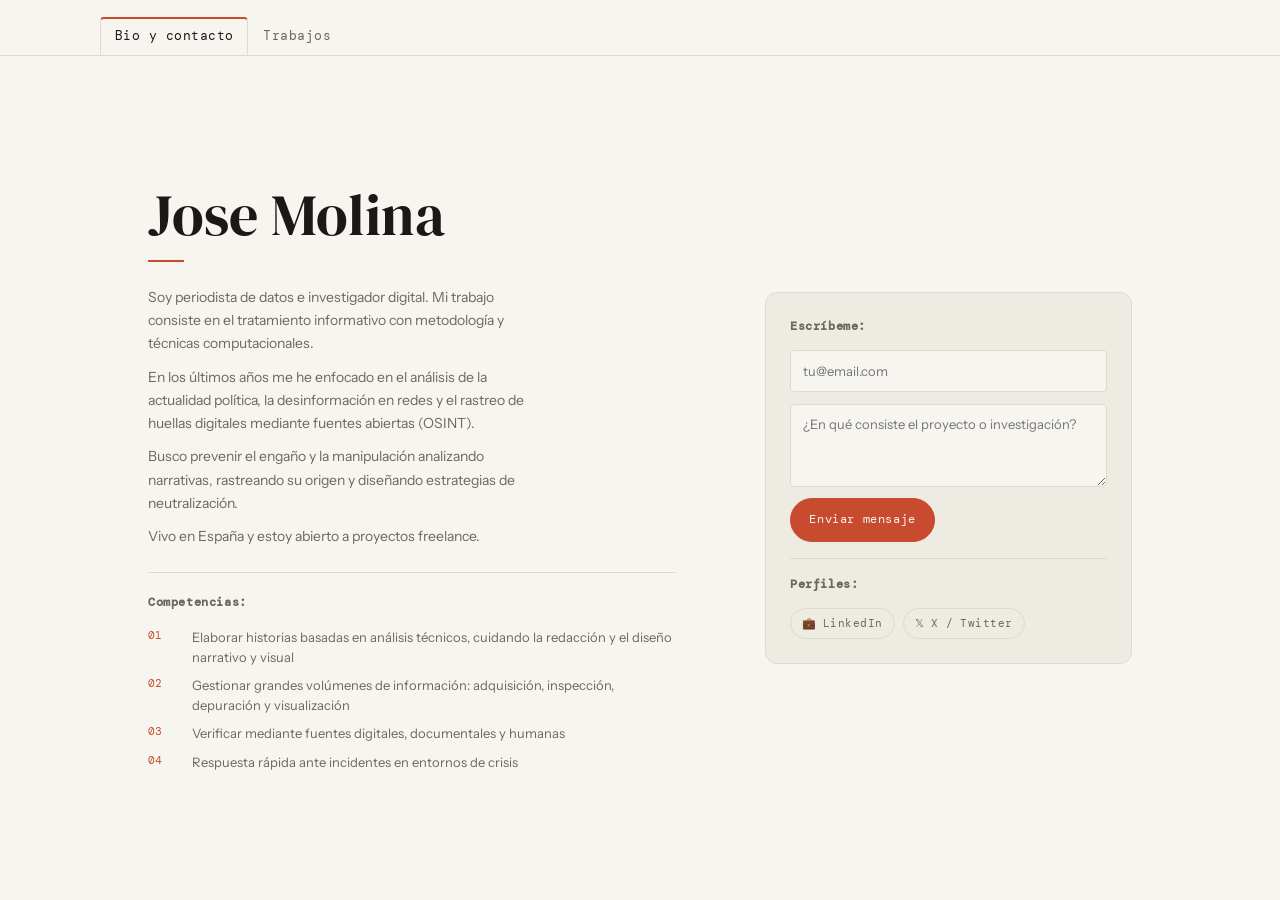
==== index.html @ bae08f69 "Bust stylesheet cache for GitHub Pages" ====
<!doctype html>
<html lang="es">
  <head>
    <meta charset="UTF-8" />
    <meta name="viewport" content="width=device-width, initial-scale=1.0" />
    <title>Jose Molina — Periodista de datos</title>
    <link rel="preconnect" href="https://fonts.googleapis.com" />
    <link rel="preconnect" href="https://fonts.gstatic.com" crossorigin />
    <link
      href="https://fonts.googleapis.com/css2?family=DM+Serif+Display:ital@0;1&family=DM+Mono:wght@400;500&family=Instrument+Sans:ital,wght@0,400;0,500;1,400&display=swap"
      rel="stylesheet"
    />
    <link rel="stylesheet" href="style.css?v=2e11a1a" />
  </head>
  <body>
    <nav aria-label="Principal">
      <ul class="nav-links">
        <li>
          <a href="#inicio" class="active" aria-current="page"
            >Bio y contacto</a
          >
        </li>
        <li><a href="trabajo.html">Trabajos</a></li>
      </ul>
    </nav>

    <section id="inicio">
      <div class="hero-grid">
        <div class="hero-left">
          <h1 class="hero-name-compact">Jose Molina</h1>

          <p class="hero-bio">
            Soy periodista de datos e investigador digital. Mi trabajo consiste
            en el tratamiento informativo con metodología y técnicas
            computacionales.
          </p>

          <p class="hero-bio">
            En los últimos años me he enfocado en el análisis de la actualidad
            política, la desinformación en redes y el rastreo de huellas
            digitales mediante fuentes abiertas (OSINT).
          </p>

          <p class="hero-bio">
            Busco prevenir el engaño y la manipulación analizando narrativas,
            rastreando su origen y diseñando estrategias de neutralización.
          </p>

          <p class="hero-bio">
            Vivo en España y estoy abierto a proyectos freelance.
          </p>

          <div class="methodology-brief">
            <p class="method-intro"><strong>Competencias:</strong></p>
            <ol class="method-list-compact">
              <li>
                Elaborar historias basadas en análisis técnicos, cuidando la
                redacción y el diseño narrativo y visual
              </li>
              <li>
                Gestionar grandes volúmenes de información: adquisición,
                inspección, depuración y visualización
              </li>
              <li>
                Verificar mediante fuentes digitales, documentales y humanas
              </li>
              <li>Respuesta rápida ante incidentes en entornos de crisis</li>
            </ol>
          </div>
        </div>

        <div class="hero-right">
          <div class="contact-sidebar">
            <div class="contact-block-sidebar">
              <p class="method-intro"><strong>Escríbeme:</strong></p>

              <form
                class="contact-form-sidebar"
                action="https://formspark.io/nD6vor40G"
                method="POST"
              >
                <input type="text" name="_honeypot" style="display: none" />
                <input
                  type="email"
                  name="email"
                  placeholder="tu@email.com"
                  required
                />
                <textarea
                  name="mensaje"
                  placeholder="¿En qué consiste el proyecto o investigación?"
                  rows="3"
                  required
                ></textarea>
                <button type="submit" class="btn-primary btn-small">
                  Enviar mensaje
                </button>
              </form>
            </div>

            <div class="contact-block-sidebar">
              <p class="method-intro"><strong>Perfiles:</strong></p>
              <div class="contact-links-sidebar">
                <a
                  class="contact-link-sidebar"
                  href="https://www.linkedin.com/in/jose-molina-gracia/"
                  target="_blank"
                  rel="noopener"
                >
                  <span class="contact-icon">💼</span>
                  <span>LinkedIn</span>
                </a>
                <a
                  class="contact-link-sidebar"
                  href="https://x.com/josemolingracia"
                  target="_blank"
                  rel="noopener"
                >
                  <span class="contact-icon">𝕏</span>
                  <span>X / Twitter</span>
                </a>
              </div>
            </div>
          </div>
        </div>
      </div>
    </section>
  </body>
</html>
---- style.css ----
*, *::before, *::after {
  box-sizing: border-box;
  margin: 0;
  padding: 0;
}

:root {
  --ink: #1a1917;
  --ink-muted: #6b6860;
  --ink-faint: #b8b5ae;
  --paper: #f7f5f0;
  --paper-warm: #eeebe3;
  --rule: #dedad2;
  --accent: #c84b2f;
  --mono: 'DM Mono', monospace;
  --serif: 'DM Serif Display', serif;
  --sans: 'Instrument Sans', sans-serif;
  --content-width: 1080px;
  --page-padding: 3rem;
  --radius: 12px;
  --timeline-year-width: 100px;
  --timeline-axis-left: 120px;
  --timeline-cards-offset: 140px;
  --timeline-date-width: 88px;
}

html {
  scroll-behavior: auto;
}

body {
  font-family: var(--sans);
  background: var(--paper);
  color: var(--ink);
  font-size: 16px;
  line-height: 1.6;
  -webkit-font-smoothing: antialiased;
}

a,
button,
input,
textarea {
  font: inherit;
}

a {
  color: inherit;
}

a:focus-visible,
button:focus-visible,
input:focus-visible,
textarea:focus-visible {
  outline: 2px solid var(--accent);
  outline-offset: 2px;
}

[hidden] {
  display: none !important;
}

nav {
  position: sticky;
  top: 0;
  z-index: 100;
  display: flex;
  justify-content: center;
  align-items: flex-end;
  height: 56px;
  padding: 0 var(--page-padding);
  background: var(--paper);
  border-bottom: 1px solid var(--rule);
}

.nav-links {
  width: min(100%, var(--content-width));
  display: flex;
  justify-content: flex-start;
  gap: 0;
  list-style: none;
}

.nav-links a {
  display: inline-flex;
  align-items: center;
  height: 38px;
  padding: 0 0.85rem;
  border: 1px solid transparent;
  border-bottom: none;
  border-radius: 4px 4px 0 0;
  text-decoration: none;
  font-family: var(--mono);
  font-size: 13px;
  letter-spacing: 0.04em;
  color: var(--ink-muted);
}

.nav-links a:hover {
  color: var(--ink);
  background: var(--paper-warm);
  border-color: var(--rule);
}

.nav-links a.active,
.nav-links a[aria-current="page"] {
  color: var(--ink);
  background: var(--paper);
  border-color: var(--rule);
  border-top: 2px solid var(--accent);
  border-bottom: 1px solid var(--paper);
  margin-bottom: -1px;
}

#inicio,
.work-controls,
#trabajo,
#mas-alla {
  max-width: var(--content-width);
  margin: 0 auto;
  padding-left: var(--page-padding);
  padding-right: var(--page-padding);
}

#inicio {
  min-height: calc(100vh - 56px);
  display: flex;
  align-items: center;
  padding-top: 1.5rem;
  padding-bottom: 1.5rem;
}

.hero-grid {
  width: 100%;
  display: grid;
  grid-template-columns: minmax(0, 1.55fr) minmax(280px, 1fr);
  gap: 3rem;
}

.hero-name-compact {
  font-family: var(--serif);
  font-size: clamp(2.8rem, 4.5vw, 3.8rem);
  line-height: 1.08;
  font-weight: 400;
  margin-bottom: 1.5rem;
}

.hero-name-compact::after {
  content: '';
  display: block;
  width: 2.25rem;
  height: 2px;
  margin-top: 0.85rem;
  background: var(--accent);
}

.hero-bio {
  max-width: 44ch;
  margin-bottom: 0.65rem;
  font-size: 14px;
  line-height: 1.65;
  color: var(--ink-muted);
}

.methodology-brief {
  max-width: 48ch;
  margin-top: 1.5rem;
  padding-top: 1.25rem;
  border-top: 1px solid var(--rule);
}

.method-intro {
  margin-bottom: 0.9rem;
  font-family: var(--mono);
  font-size: 12px;
  letter-spacing: 0.05em;
  color: var(--ink-muted);
}

.method-list-compact {
  list-style: none;
  counter-reset: method-counter;
  display: flex;
  flex-direction: column;
  gap: 0.5rem;
}

.method-list-compact li {
  counter-increment: method-counter;
  position: relative;
  padding-left: 2.75rem;
  font-size: 13px;
  line-height: 1.55;
  color: var(--ink-muted);
}

.method-list-compact li::before {
  content: counter(method-counter, decimal-leading-zero);
  position: absolute;
  left: 0;
  top: 0;
  font-family: var(--mono);
  font-size: 11px;
  color: var(--accent);
}

.hero-right {
  display: flex;
  align-items: center;
  align-self: center;
}

.contact-sidebar {
  width: 100%;
  padding: 1.5rem;
  background: var(--paper-warm);
  border: 1px solid var(--rule);
  border-radius: var(--radius);
}

.contact-block-sidebar + .contact-block-sidebar {
  margin-top: 1rem;
  padding-top: 1rem;
  border-top: 1px solid var(--rule);
}

.contact-form-sidebar {
  display: flex;
  flex-direction: column;
  gap: 0.7rem;
}

.contact-form-sidebar input,
.contact-form-sidebar textarea {
  width: 100%;
  padding: 0.6rem 0.75rem;
  border: 1px solid var(--rule);
  border-radius: 4px;
  background: var(--paper);
  color: var(--ink);
  font-size: 13px;
}

.contact-form-sidebar textarea {
  min-height: 72px;
  resize: vertical;
}

.btn-primary {
  display: inline-flex;
  align-items: center;
  justify-content: center;
  padding: 0.7rem 1.15rem;
  border: 1px solid var(--accent);
  border-radius: 999px;
  background: var(--accent);
  color: var(--paper);
  text-decoration: none;
  font-family: var(--mono);
  font-size: 12px;
  letter-spacing: 0.05em;
  cursor: pointer;
}

.btn-small {
  align-self: flex-start;
}

.contact-links-sidebar {
  display: flex;
  flex-direction: row;
  flex-wrap: wrap;
  gap: 0.5rem;
}

.contact-link-sidebar {
  display: inline-flex;
  align-items: center;
  gap: 0.4rem;
  padding: 0.35rem 0.7rem;
  border: 1px solid var(--rule);
  border-radius: 999px;
  text-decoration: none;
  color: var(--ink-muted);
  font-family: var(--mono);
  font-size: 11px;
  letter-spacing: 0.04em;
}

.contact-link-sidebar:hover {
  border-color: var(--ink-muted);
  color: var(--ink);
}

.contact-icon {
  flex-shrink: 0;
}

.work-controls {
  margin-top: 3rem;
  margin-bottom: 2rem;
  display: flex;
  flex-direction: column;
  gap: 0.75rem;
}

.work-switchbar,
.article-filterbar {
  padding: 0.95rem 1.15rem;
  border: 1px solid var(--rule);
  border-radius: var(--radius);
}

.work-switchbar {
  display: inline-flex;
  align-items: center;
  gap: 0.5rem;
  flex-wrap: wrap;
  background: var(--paper-warm);
}

.article-filterbar {
  display: flex;
  gap: 0.6rem;
  flex-wrap: wrap;
  background: rgba(255, 255, 255, 0.55);
}

.view-btn,
.filter-btn,
.toggle-btn {
  cursor: pointer;
}

.view-btn,
.filter-btn {
  padding: 0.55rem 0.95rem;
  border: 1px solid var(--rule);
  border-radius: 999px;
  background: transparent;
  font-family: var(--mono);
  font-size: 11px;
  letter-spacing: 0.05em;
  color: var(--ink-muted);
}

.view-btn[data-view="mas-alla"] {
  margin-left: auto;
}

.view-btn:hover,
.view-btn.active {
  color: var(--ink);
  background: var(--paper);
}

.filter-btn.active {
  box-shadow: inset 0 0 0 1px currentColor;
}

.filter-btn[data-filter="all"] {
  background: var(--paper);
}

.filter-btn[data-filter="all"].active {
  color: var(--ink);
}

.filter-btn[data-filter="datos"] {
  background: #d9e9ff;
  color: #134a88;
  border-color: rgba(19, 74, 136, 0.18);
}

.filter-btn[data-filter="desinfo"] {
  background: #f8d9d4;
  color: #9d2f20;
  border-color: rgba(157, 47, 32, 0.18);
}

.filter-btn[data-filter="verificacion"] {
  background: #fde5c4;
  color: #8c4510;
  border-color: rgba(140, 69, 16, 0.18);
}

.filter-btn[data-filter="contexto"] {
  background: #dfe8de;
  color: #4e6550;
  border-color: rgba(78, 101, 80, 0.18);
}

#trabajo {
  padding-bottom: 5rem;
}

.timeline {
  position: relative;
}

.timeline::before {
  content: '';
  position: absolute;
  top: 0;
  bottom: 0;
  left: var(--timeline-axis-left);
  width: 1px;
  background: var(--rule);
}

.timeline-year-group {
  position: relative;
  padding-left: var(--timeline-cards-offset);
  margin-bottom: 3rem;
}

.timeline-year {
  position: absolute;
  top: 0;
  left: 0;
  width: var(--timeline-year-width);
  padding-top: 1.3rem;
  text-align: right;
  font-family: var(--mono);
  font-size: 11px;
  letter-spacing: 0.08em;
  color: var(--ink-faint);
}

.timeline-year::after {
  content: '';
  position: absolute;
  top: 1.48rem;
  right: -23px;
  width: 6px;
  height: 6px;
  border-radius: 50%;
  background: var(--ink-faint);
}

.year-articles {
  display: flex;
  flex-direction: column;
  gap: 2px;
  padding-top: 1.9rem;
}

.article-card-exp {
  position: relative;
  overflow: visible;
  border-top: 1px solid var(--rule);
  border-bottom: 1px solid var(--rule);
  border-left: none;
  border-right: none;
  margin-bottom: -1px;
}

.article-card-exp.hidden,
.timeline-year-group.hidden {
  display: none;
}

.card-top {
  position: relative;
  display: grid;
  grid-template-columns: 1fr auto;
  gap: 1rem;
  align-items: start;
  padding: 1.25rem 1.5rem;
  background: rgba(255, 255, 255, 0.35);
  cursor: pointer;
}

.card-top::before {
  content: '';
  position: absolute;
  left: -23px;
  top: 1.55rem;
  width: 6px;
  height: 6px;
  border-radius: 50%;
  background: var(--paper);
  border: 1px solid var(--ink-faint);
}

.article-card-exp.open .card-top {
  background: var(--paper-warm);
}

.article-card-exp.open .card-top::before {
  background: var(--accent);
  border-color: var(--accent);
}

.article-meta {
  display: flex;
  flex-wrap: wrap;
  align-items: center;
  gap: 0.45rem;
  margin-bottom: 0.55rem;
}

.badge {
  display: inline-flex;
  align-items: center;
  padding: 4px 8px;
  border-radius: 4px;
  font-family: var(--mono);
  font-size: 10px;
  letter-spacing: 0.06em;
  text-transform: uppercase;
  line-height: 1;
  white-space: nowrap;
}

.badge-datos {
  background: #d9e9ff;
  color: #134a88;
}

.badge-desinfo {
  background: #f8d9d4;
  color: #9d2f20;
}

.badge-verificacion {
  background: #fde5c4;
  color: #8c4510;
}

.badge-contexto {
  background: #dfe8de;
  color: #4e6550;
}

.article-date {
  position: absolute;
  top: 1.3rem;
  left: -128px;
  width: var(--timeline-date-width);
  text-align: right;
  white-space: nowrap;
  font-family: var(--mono);
  font-size: 10px;
  color: var(--ink-faint);
}

.article-title {
  font-size: 15px;
  font-weight: 500;
  line-height: 1.42;
  color: var(--ink);
}

.article-title + .article-title {
  display: none;
}

.toggle-btn {
  width: 28px;
  height: 28px;
  display: inline-flex;
  align-items: center;
  justify-content: center;
  flex-shrink: 0;
  margin-top: 3px;
  border: 1px solid var(--rule);
  border-radius: 50%;
  background: transparent;
  color: var(--ink-muted);
  font-family: var(--mono);
  font-size: 18px;
  line-height: 1;
}

.article-card-exp.open .toggle-btn {
  transform: rotate(45deg);
  color: var(--accent);
  border-color: var(--accent);
}

.card-panel {
  display: none;
  padding: 1.25rem 1.5rem 1.5rem;
  border-top: 1px solid var(--rule);
  background: var(--paper-warm);
}

.article-card-exp.open .card-panel {
  display: block;
}

.panel-text-main {
  display: flex;
  flex-direction: column;
  gap: 0.55rem;
  margin-bottom: 1.15rem;
}

.panel-text {
  font-size: 13px;
  line-height: 1.68;
  color: var(--ink);
}

.panel-techniques {
  flex: 1 1 320px;
  padding-top: 0.65rem;
  border-top: 1px dashed var(--rule);
  font-family: var(--mono);
  font-size: 11px;
  line-height: 1.6;
  color: var(--ink-faint);
}

.panel-bottom {
  display: flex;
  justify-content: space-between;
  align-items: flex-start;
  flex-wrap: wrap;
  gap: 1rem;
}

.panel-links-group {
  display: flex;
  flex-wrap: wrap;
  gap: 0.9rem;
  justify-content: flex-end;
}

.card-read-link {
  font-family: var(--mono);
  font-size: 11px;
  letter-spacing: 0.04em;
  color: var(--accent);
  text-decoration: none;
  white-space: nowrap;
}

.card-read-link:hover {
  text-decoration: underline;
}

#mas-alla {
  padding-bottom: 4rem;
}

.beyond-grid {
  display: grid;
  grid-template-columns: 1fr 1fr;
  gap: 1.5rem;
}

.beyond-item {
  padding: 1.75rem;
  border: 1px solid var(--rule);
  border-radius: var(--radius);
  background: rgba(255, 255, 255, 0.35);
}

.beyond-title {
  font-family: var(--serif);
  font-size: 1.1rem;
  line-height: 1.3;
}

.beyond-title::after {
  content: '';
  display: block;
  width: 1.5rem;
  height: 2px;
  margin-top: 0.5rem;
  margin-bottom: 0.85rem;
  background: var(--accent);
}

.beyond-list {
  padding-left: 1.1rem;
  display: flex;
  flex-direction: column;
  gap: 0.45rem;
}

.beyond-list li,
.beyond-copy {
  font-size: 13px;
  line-height: 1.65;
  color: var(--ink-muted);
}

.beyond-copy {
  margin-top: 0.95rem;
}

.beyond-copy strong {
  color: var(--ink);
}

.beyond-copy a {
  color: var(--accent);
  text-decoration-thickness: 1px;
  text-underline-offset: 0.14em;
}

@media (max-width: 768px) {
  :root {
    --page-padding: 1.25rem;
  }

  nav {
    padding: 0 var(--page-padding);
  }

  .nav-links {
    gap: 1.25rem;
  }

  #inicio {
    min-height: auto;
    padding-top: 2rem;
    padding-bottom: 2.5rem;
  }

  .hero-grid {
    grid-template-columns: 1fr;
    gap: 2.25rem;
  }

  .hero-name-compact {
    font-size: 2.1rem;
  }

  .hero-bio,
  .method-list-compact li,
  .contact-link-sidebar {
    font-size: 13px;
  }

  .contact-sidebar {
    padding: 1.2rem;
  }

  .work-controls {
    margin-top: 1.5rem;
    margin-bottom: 1.5rem;
    padding-left: 0;
    padding-right: 0;
  }

  .work-switchbar,
  .article-filterbar {
    padding: 0.85rem 0.9rem;
    border-radius: 10px;
  }

  .work-switchbar {
    gap: 0.4rem;
  }

  .view-btn[data-view="mas-alla"] {
    margin-left: 0;
  }

  #trabajo,
  #mas-alla {
    padding-bottom: 3rem;
  }

  .timeline::before {
    left: 0;
  }

  .timeline-year-group {
    padding-left: 1.5rem;
  }

  .timeline-year {
    position: static;
    width: auto;
    padding-top: 0;
    margin-bottom: 0.5rem;
    text-align: left;
  }

  .timeline-year::after {
    left: -1px;
    right: auto;
    top: 0.35rem;
  }

  .year-articles {
    padding-top: 0;
  }

  .article-date {
    position: static;
    width: auto;
    text-align: left;
  }

  .card-top::before {
    display: none;
  }

  .panel-bottom,
  .panel-links-group {
    justify-content: flex-start;
  }

  .beyond-grid {
    grid-template-columns: 1fr;
  }

  .beyond-item {
    padding: 1.35rem;
  }
}
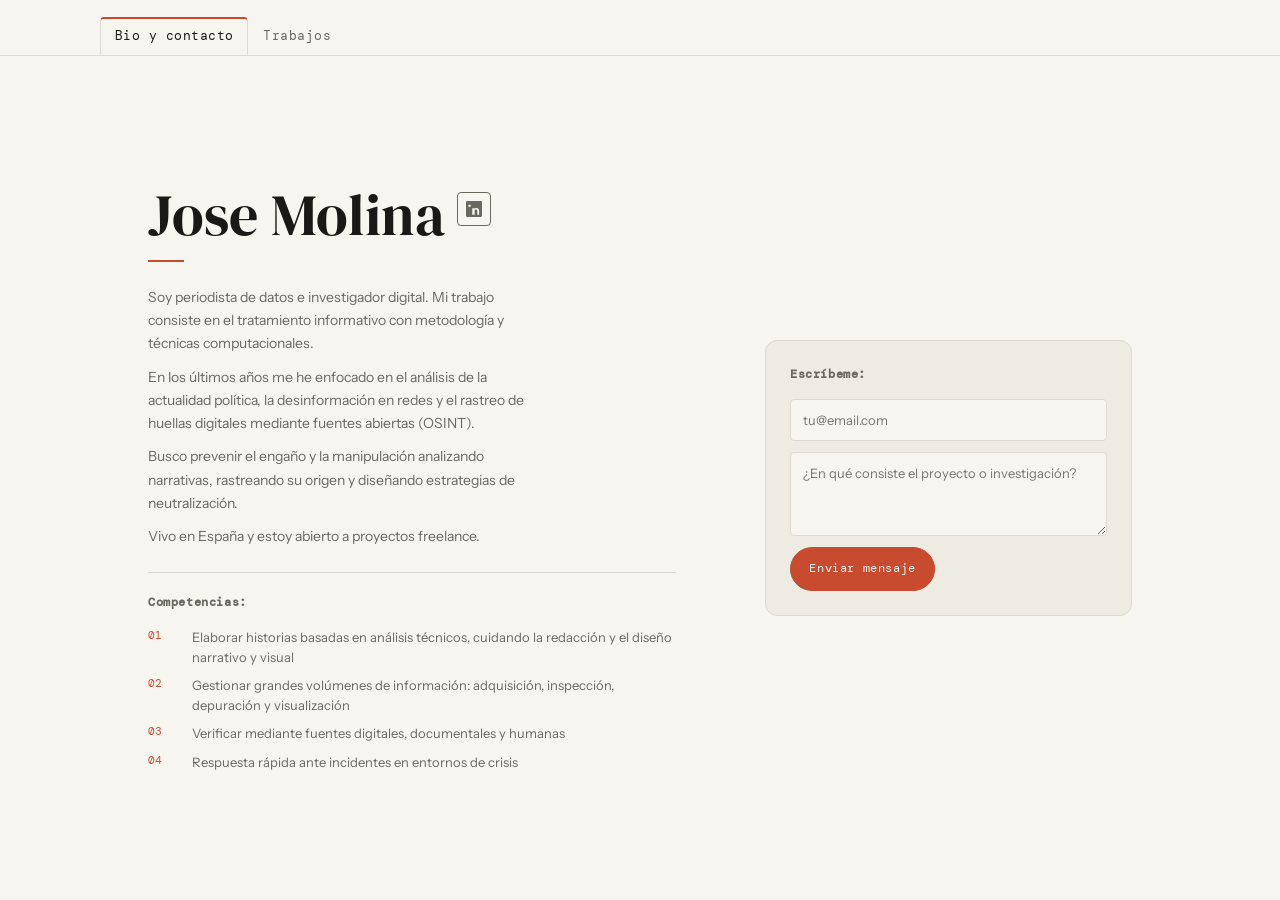
==== commit d1fc8926: "cambio de botón de redes" ====
--- a/index.html
+++ b/index.html
@@ -27,7 +27,14 @@
     <section id="inicio">
       <div class="hero-grid">
         <div class="hero-left">
-          <h1 class="hero-name-compact">Jose Molina</h1>
+          <div class="hero-name-wrapper">
+            <h1 class="hero-name-compact">Jose Molina</h1>
+            <a href="https://www.linkedin.com/in/jose-molina-gracia/" target="_blank" rel="noopener" class="linkedin-button" title="LinkedIn">
+              <svg viewBox="0 0 24 24" width="16" height="16" fill="currentColor">
+                <path d="M20.447 20.452h-3.554v-5.569c0-1.328-.474-2.237-1.776-2.237-1.073 0-1.713.722-1.994 1.419-.102.249-.128.597-.128.946v5.441h-3.554s.048-8.814 0-9.737h3.554v1.379c-.009.015-.022.029-.031.044h.031v-.044c.431-.666 1.199-1.616 2.922-1.616 2.135 0 3.731 1.396 3.731 4.404v5.574zM5.337 8.855c-1.144 0-1.915-.758-1.915-1.706 0-.956.768-1.707 1.951-1.707 1.182 0 1.912.75 1.938 1.707 0 .948-.756 1.706-1.974 1.706zm-1.675 11.597h3.351V9.67H3.662v10.782zM22.224 0H1.771C.792 0 0 .774 0 1.729v20.542C0 23.227.792 24 1.771 24h20.451C23.2 24 24 23.227 24 22.271V1.729C24 .774 23.2 0 22.224 0z"/>
+              </svg>
+            </a>
+          </div>
 
           <p class="hero-bio">
             Soy periodista de datos e investigador digital. Mi trabajo consiste
@@ -98,29 +105,7 @@
               </form>
             </div>
 
-            <div class="contact-block-sidebar">
-              <p class="method-intro"><strong>Perfiles:</strong></p>
-              <div class="contact-links-sidebar">
-                <a
-                  class="contact-link-sidebar"
-                  href="https://www.linkedin.com/in/jose-molina-gracia/"
-                  target="_blank"
-                  rel="noopener"
-                >
-                  <span class="contact-icon">💼</span>
-                  <span>LinkedIn</span>
-                </a>
-                <a
-                  class="contact-link-sidebar"
-                  href="https://x.com/josemolingracia"
-                  target="_blank"
-                  rel="noopener"
-                >
-                  <span class="contact-icon">𝕏</span>
-                  <span>X / Twitter</span>
-                </a>
-              </div>
-            </div>
+
           </div>
         </div>
       </div>
--- a/style.css
+++ b/style.css
@@ -137,6 +137,12 @@
   gap: 3rem;
 }
 
+.hero-name-wrapper {
+  display: flex;
+  align-items: flex-start;
+  gap: 0.75rem;
+}
+
 .hero-name-compact {
   font-family: var(--serif);
   font-size: clamp(2.8rem, 4.5vw, 3.8rem);
@@ -152,6 +158,26 @@
   height: 2px;
   margin-top: 0.85rem;
   background: var(--accent);
+}
+
+.linkedin-button {
+  display: inline-flex;
+  align-items: center;
+  justify-content: center;
+  padding: 0.5rem;
+  margin-top: 0.5rem;
+  border: 1px solid var(--ink-muted);
+  border-radius: 4px;
+  background: transparent;
+  color: var(--ink-muted);
+  text-decoration: none;
+  transition: all 0.2s ease;
+}
+
+.linkedin-button:hover {
+  border-color: var(--accent);
+  color: var(--accent);
+  background: var(--paper-warm);
 }
 
 .hero-bio {
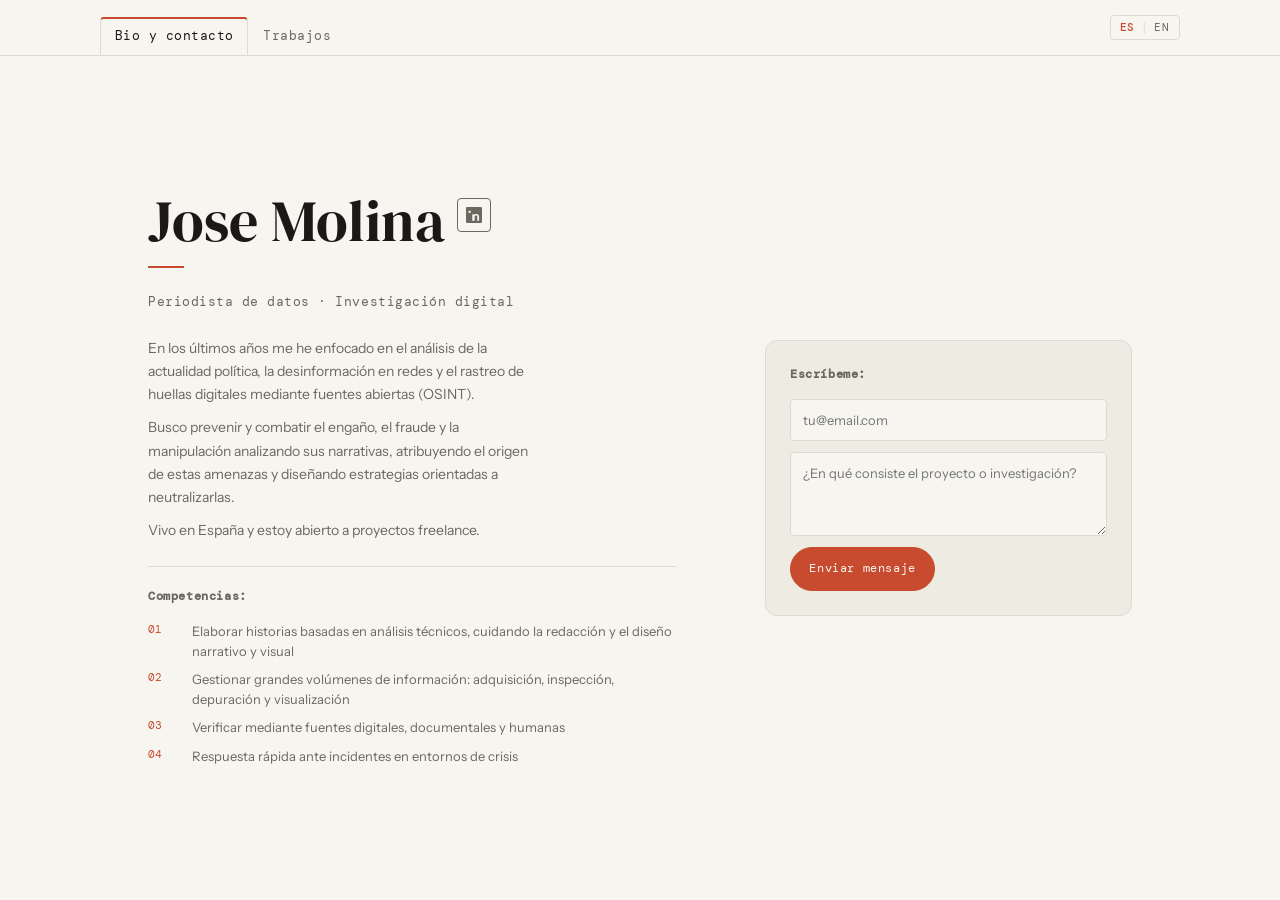
==== commit 7aaf5784: "UX polish: language selector clarity, unified link styles, consistent typography - Replace single-la" ====
--- a/index.html
+++ b/index.html
@@ -12,16 +12,19 @@
     />
     <link rel="stylesheet" href="style.css?v=2e11a1a" />
   </head>
-  <body>
-    <nav aria-label="Principal">
-      <ul class="nav-links">
-        <li>
-          <a href="#inicio" class="active" aria-current="page"
-            >Bio y contacto</a
-          >
-        </li>
-        <li><a href="trabajo.html">Trabajos</a></li>
-      </ul>
+  <body data-i18n-title="page.title.index">
+    <nav aria-label="Principal" data-i18n-aria="nav.aria">
+      <div class="nav-inner">
+        <ul class="nav-links">
+          <li>
+            <a href="#inicio" class="active" aria-current="page" data-i18n="nav.bio"
+              >Bio y contacto</a
+            >
+          </li>
+          <li><a href="trabajo.html" data-i18n="nav.work">Trabajos</a></li>
+        </ul>
+        <button id="lang-toggle" class="lang-toggle" type="button"><span class="lang-option active">ES</span><span class="lang-separator">|</span><span class="lang-option">EN</span></button>
+      </div>
     </nav>
 
     <section id="inicio">
@@ -36,42 +39,38 @@
             </a>
           </div>
 
-          <p class="hero-bio">
-            Soy periodista de datos e investigador digital. Mi trabajo consiste
-            en el tratamiento informativo con metodología y técnicas
-            computacionales.
-          </p>
+          <p class="hero-subtitle" data-i18n="hero.subtitle">Periodista de datos · Investigación digital</p>
 
-          <p class="hero-bio">
+          <p class="hero-bio" data-i18n="bio.1">
             En los últimos años me he enfocado en el análisis de la actualidad
             política, la desinformación en redes y el rastreo de huellas
             digitales mediante fuentes abiertas (OSINT).
           </p>
 
-          <p class="hero-bio">
-            Busco prevenir el engaño y la manipulación analizando narrativas,
-            rastreando su origen y diseñando estrategias de neutralización.
+          <p class="hero-bio" data-i18n="bio.2">
+            Busco prevenir y combatir el engaño, el fraude y la manipulación analizando sus narrativas,
+            atribuyendo el origen de estas amenazas y diseñando estrategias orientadas a neutralizarlas.
           </p>
 
-          <p class="hero-bio">
+          <p class="hero-bio" data-i18n="bio.3">
             Vivo en España y estoy abierto a proyectos freelance.
           </p>
 
           <div class="methodology-brief">
-            <p class="method-intro"><strong>Competencias:</strong></p>
+            <p class="method-intro"><strong data-i18n="skills.heading">Competencias:</strong></p>
             <ol class="method-list-compact">
-              <li>
+              <li data-i18n="skills.1">
                 Elaborar historias basadas en análisis técnicos, cuidando la
                 redacción y el diseño narrativo y visual
               </li>
-              <li>
+              <li data-i18n="skills.2">
                 Gestionar grandes volúmenes de información: adquisición,
                 inspección, depuración y visualización
               </li>
-              <li>
+              <li data-i18n="skills.3">
                 Verificar mediante fuentes digitales, documentales y humanas
               </li>
-              <li>Respuesta rápida ante incidentes en entornos de crisis</li>
+              <li data-i18n="skills.4">Respuesta rápida ante incidentes en entornos de crisis</li>
             </ol>
           </div>
         </div>
@@ -79,7 +78,7 @@
         <div class="hero-right">
           <div class="contact-sidebar">
             <div class="contact-block-sidebar">
-              <p class="method-intro"><strong>Escríbeme:</strong></p>
+              <p class="method-intro"><strong data-i18n="contact.heading">Escríbeme:</strong></p>
 
               <form
                 class="contact-form-sidebar"
@@ -91,15 +90,17 @@
                   type="email"
                   name="email"
                   placeholder="tu@email.com"
+                  data-i18n-placeholder="contact.placeholder.email"
                   required
                 />
                 <textarea
                   name="mensaje"
                   placeholder="¿En qué consiste el proyecto o investigación?"
+                  data-i18n-placeholder="contact.placeholder.message"
                   rows="3"
                   required
                 ></textarea>
-                <button type="submit" class="btn-primary btn-small">
+                <button type="submit" class="btn-primary btn-small" data-i18n="contact.submit">
                   Enviar mensaje
                 </button>
               </form>
@@ -110,5 +111,6 @@
         </div>
       </div>
     </section>
+    <script src="lang.js"></script>
   </body>
 </html>
--- a/style.css
+++ b/style.css
@@ -73,12 +73,51 @@
   border-bottom: 1px solid var(--rule);
 }
 
+.nav-inner {
+  width: min(100%, var(--content-width));
+  display: flex;
+  align-items: flex-end;
+  height: 100%;
+}
+
 .nav-links {
-  width: min(100%, var(--content-width));
+  flex: 1;
   display: flex;
   justify-content: flex-start;
   gap: 0;
   list-style: none;
+}
+
+.lang-toggle {
+  align-self: center;
+  padding: 0.2rem 0.55rem;
+  border: 1px solid var(--rule);
+  border-radius: 4px;
+  background: transparent;
+  font-family: var(--mono);
+  font-size: 11px;
+  letter-spacing: 0.08em;
+  cursor: pointer;
+  transition: border-color 0.2s;
+}
+
+.lang-toggle:hover {
+  border-color: var(--accent);
+}
+
+.lang-toggle .lang-option {
+  color: var(--ink-muted);
+  transition: color 0.2s;
+}
+
+.lang-toggle .lang-option.active {
+  color: var(--accent);
+  font-weight: 500;
+}
+
+.lang-toggle .lang-separator {
+  color: var(--rule);
+  margin: 0 0.35rem;
 }
 
 .nav-links a {
@@ -158,6 +197,14 @@
   height: 2px;
   margin-top: 0.85rem;
   background: var(--accent);
+}
+
+.hero-subtitle {
+  font-family: var(--mono);
+  font-size: 13px;
+  letter-spacing: 0.04em;
+  color: var(--ink-muted);
+  margin-bottom: 1.5rem;
 }
 
 .linkedin-button {
@@ -629,6 +676,18 @@
   color: var(--ink);
 }
 
+.panel-text a {
+  color: var(--accent);
+  text-decoration: underline;
+  text-decoration-thickness: 1px;
+  text-underline-offset: 0.14em;
+  transition: color 0.2s;
+}
+
+.panel-text a:hover {
+  color: var(--ink);
+}
+
 .panel-techniques {
   flex: 1 1 320px;
   padding-top: 0.65rem;
@@ -661,9 +720,11 @@
   color: var(--accent);
   text-decoration: none;
   white-space: nowrap;
+  transition: color 0.2s;
 }
 
 .card-read-link:hover {
+  color: var(--ink);
   text-decoration: underline;
 }
 
@@ -724,8 +785,14 @@
 
 .beyond-copy a {
   color: var(--accent);
+  text-decoration: underline;
   text-decoration-thickness: 1px;
   text-underline-offset: 0.14em;
+  transition: color 0.2s;
+}
+
+.beyond-copy a:hover {
+  color: var(--ink);
 }
 
 @media (max-width: 768px) {
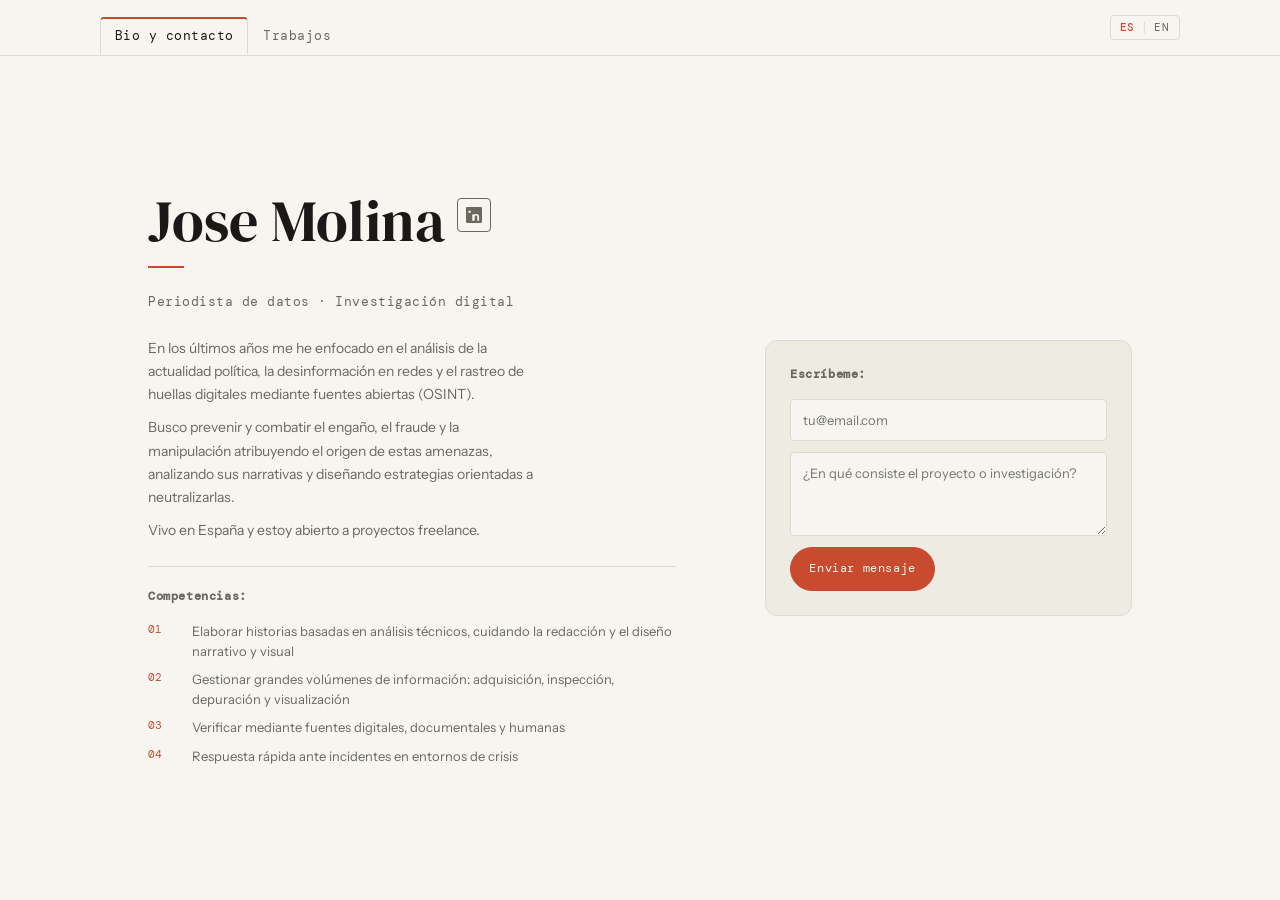
==== commit 194b474c: "Reorder bio text for better narrative flow - Reorder bio.2 to lead with threat attribution before na" ====
--- a/index.html
+++ b/index.html
@@ -48,8 +48,8 @@
           </p>
 
           <p class="hero-bio" data-i18n="bio.2">
-            Busco prevenir y combatir el engaño, el fraude y la manipulación analizando sus narrativas,
-            atribuyendo el origen de estas amenazas y diseñando estrategias orientadas a neutralizarlas.
+            Busco prevenir y combatir el engaño, el fraude y la manipulación atribuyendo el origen de estas amenazas,
+            analizando sus narrativas y diseñando estrategias orientadas a neutralizarlas.
           </p>
 
           <p class="hero-bio" data-i18n="bio.3">
